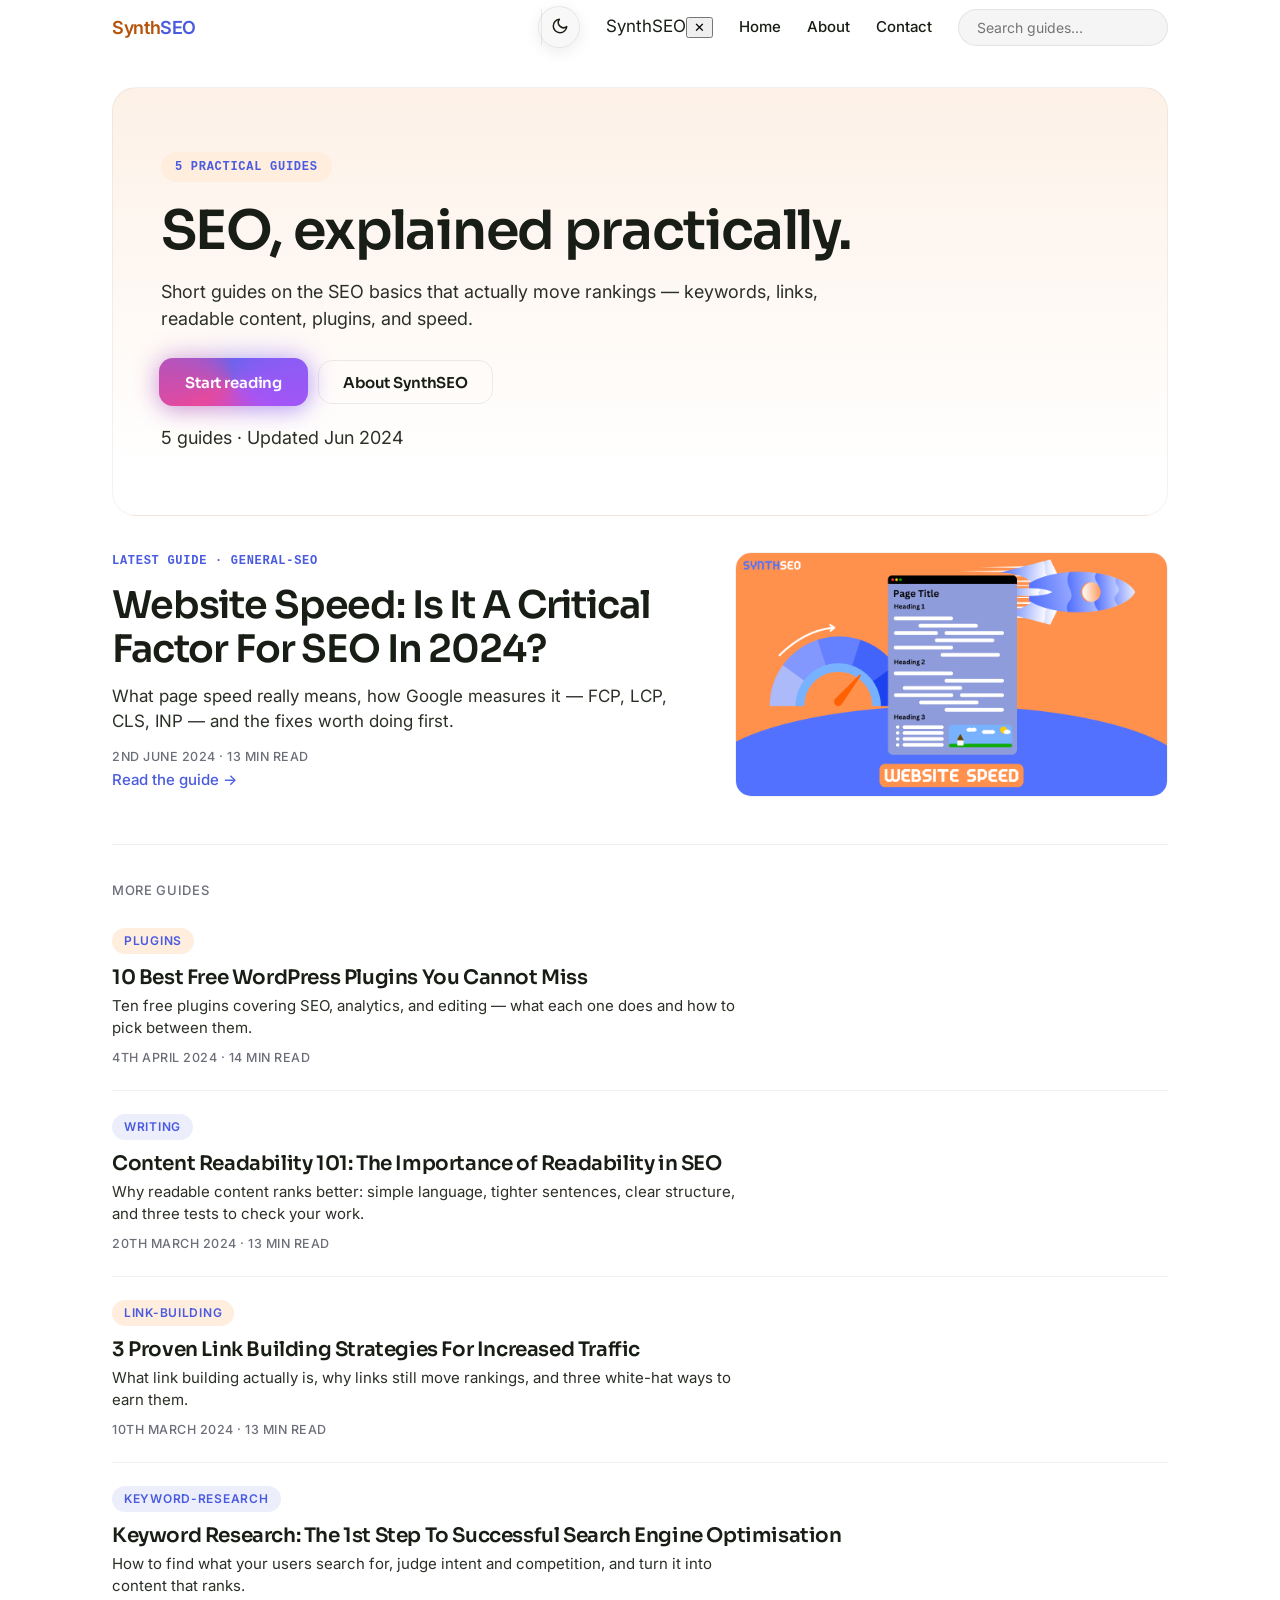
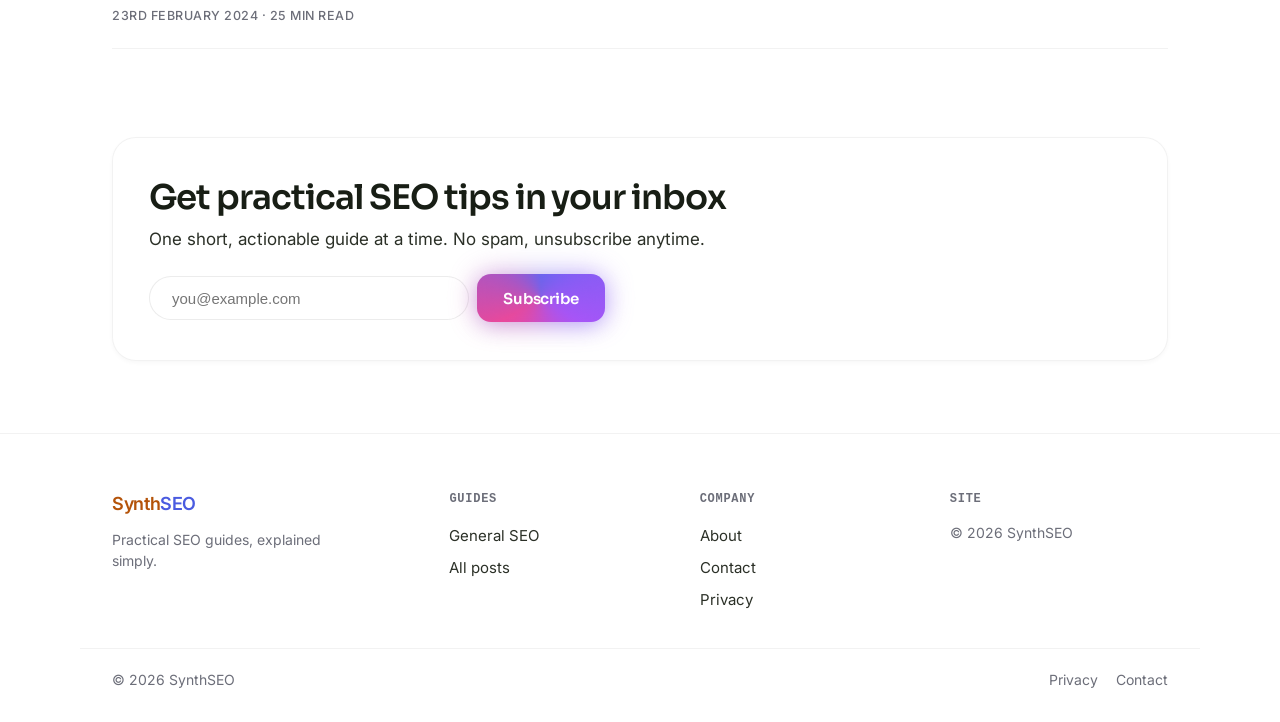
==== index.html @ 6551e1fb "fix: hamburger left, theme right on mobile" ====
<!doctype html><html lang="en"><head><meta charset="utf-8"><meta name="viewport" content="width=device-width,initial-scale=1"><title>SynthSEO — Practical SEO guides, explained simply.</title><meta name="description" content="Practical SEO guides: keyword research, link building, readability, plugins, site speed."><link rel="canonical" href="https://synthseo.online/"><meta property="og:title" content="SynthSEO — Practical SEO guides, explained simply."><meta property="og:description" content="Practical SEO guides: keyword research, link building, readability, plugins, site speed."><meta property="og:type" content="website"><link rel="icon" href="data:image/svg+xml,%3Csvg xmlns='http://www.w3.org/2000/svg' viewBox='0 0 64 64'%3E%3Crect width='64' height='64' rx='14' fill='%234A5BE0'/%3E%3Ctext x='30' y='44' font-family='Sora,Arial,sans-serif' font-size='36' font-weight='700' fill='white' text-anchor='middle'%3ES%3C/text%3E%3Ccircle cx='47' cy='17' r='7' fill='%23FF904C'/%3E%3C/svg%3E">
<meta name="theme-color" media="(prefers-color-scheme: light)" content="#ffffff">
<meta name="theme-color" media="(prefers-color-scheme: dark)" content="#0d0d0d">
<link rel="preconnect" href="https://fonts.googleapis.com"><link rel="preconnect" href="https://fonts.gstatic.com" crossorigin><link href="https://fonts.googleapis.com/css2?family=Inter:wght@400;500;600&family=Sora:wght@600;700&display=swap" rel="stylesheet"><script>(function(){var t=null;try{t=localStorage.getItem('synthseo-theme');}catch(e){}
if(!t&&window.matchMedia&&matchMedia('(prefers-color-scheme: dark)').matches)t='dark';
if(t==='dark')document.documentElement.setAttribute('data-theme','dark');})();</script><style>

















:root{--bg:#fff;--ink:#181E15;--body:#2b3027;--muted:#6C6E79;--brand:#FF904C;--brand-deep:#4A5BE0;--brand-tint:#FFEDDD;--hero-wash:#FDF1E7;--btn:#0d0d0d;--btn-ink:#fff;--brand-ink:#B45309;
--card:#fff;--bd:rgba(13,13,13,.05);--bd2:rgba(13,13,13,.08);--code:#f5f5f5;
--sh:rgba(0,0,0,.03) 0 2px 4px;--btnsh:rgba(0,0,0,.06) 0 1px 2px;--r:16px;--max:1120px;
--display:Sora,Inter,system-ui,sans-serif;--sans:Inter,system-ui,-apple-system,"Segoe UI",Roboto,sans-serif;
--mono:"Geist Mono",ui-monospace,SFMono-Regular,Menlo,Consolas,monospace}
[data-theme=dark]{--bg:#0d0d0d;--ink:#ededed;--body:#c9c9c9;--muted:#a0a0a0;--brand:#FF904C;--brand-deep:#8DA2FF;--brand-tint:rgba(255,144,76,.16);--hero-wash:rgba(255,144,76,.10);--btn:#f5f5f5;--btn-ink:#0d0d0d;--brand-ink:#FFB27A;
--card:#141414;--bd:rgba(255,255,255,.08);--bd2:rgba(255,255,255,.12);--code:#1a1a1a;
--sh:rgba(0,0,0,.4) 0 2px 4px}
*{box-sizing:border-box}html{scroll-behavior:smooth}
body{margin:0;background:var(--bg);color:var(--ink);
font:16px/1.5 var(--sans);-webkit-font-smoothing:antialiased}
a{color:var(--ink);text-decoration:none}a:hover{color:var(--brand-deep)}
h1,h2,h3{font-family:var(--display);letter-spacing:-.02em;line-height:1.15;font-weight:600}
.wrap{max-width:var(--max);margin:0 auto;padding:0 32px}
/* header */
header.top{position:sticky;top:0;z-index:50;background:rgba(255,255,255,.08);backdrop-filter:blur(20px);-webkit-backdrop-filter:blur(20px);
border-bottom:1px solid rgba(255,255,255,.15)}
.nav{max-width:var(--max);margin:0 auto;padding:6px 32px;display:flex;align-items:center;gap:26px}
.brand{font-weight:600;font-size:18px;letter-spacing:-.02em;color:var(--brand-ink);margin-right:auto}
.brand i{font-style:normal;color:var(--brand-deep)}
.nav a.nl{color:var(--ink);font-weight:500;font-size:15px}.nav a.nl:hover{color:var(--brand-deep);text-decoration:none}
.btn{display:inline-flex;align-items:center;justify-content:center;gap:8px;
font:600 15px/1 var(--display);letter-spacing:-.01em;
padding:12px 24px;min-height:44px;border-radius:14px;border:0;cursor:pointer;
color:#fff!important;background:linear-gradient(135deg,#4A5BE0,#6B7CFF);
box-shadow:0 1px 2px rgba(13,13,13,.08),0 6px 20px rgba(74,91,224,.25);
transition:transform .15s ease,box-shadow .15s ease,filter .15s ease;text-decoration:none}
.btn:hover{transform:translateY(-1px);filter:brightness(1.05);
box-shadow:0 2px 4px rgba(13,13,13,.1),0 10px 28px rgba(74,91,224,.32);
color:#fff!important;text-decoration:none}
.btn:active{transform:translateY(0)}
.btn:focus-visible{outline:2px solid var(--brand);outline-offset:3px}
.btn:disabled,.btn[aria-disabled="true"]{opacity:.5;cursor:not-allowed;transform:none}
.btn-sm{padding:9px 18px;min-height:36px;font-size:14px;border-radius:12px}
.btn-ghost{background:transparent;color:var(--ink)!important;border:1px solid var(--bd2);box-shadow:none}
.btn-ghost:hover{background:var(--code);box-shadow:none;filter:none}
[data-theme=dark] .btn{background:linear-gradient(135deg,#8DA2FF,#4A5BE0);
box-shadow:0 6px 20px rgba(74,91,224,.35)}
[data-theme=dark] .btn-ghost{background:transparent;color:var(--ink)!important}
.ctl{display:inline-flex;align-items:center;gap:2px;background:color-mix(in srgb,var(--code) 72%,transparent);border:1px solid var(--bd2);border-radius:9999px;padding:2px;backdrop-filter:blur(20px) saturate(180%);-webkit-backdrop-filter:blur(20px) saturate(180%);box-shadow:inset 0 1px 0 rgba(255,255,255,.22),0 4px 16px rgba(0,0,0,.08)}.ctl .ham,.ctl .iconbtn{background:transparent;border:0;box-shadow:none;border-radius:9999px;width:36px;height:36px;min-width:36px;min-height:36px}.ctl .ham{margin-left:0;order:0}.ctl #themebtn{border-left:1px solid var(--bd2);border-radius:0 9999px 9999px 0}
.iconbtn{background:var(--code);border:1px solid var(--bd2);border-radius:14px;width:44px;height:44px;flex:none;
cursor:pointer;font-size:16px;line-height:1;color:var(--ink)}
.searchbox{position:relative}
.searchbox input{background:var(--code);border:1px solid var(--bd2);border-radius:9999px;color:var(--ink);
padding:9px 18px;font:14px var(--sans);width:210px;outline:none}
.searchbox input:focus{border-color:var(--brand)}
.searchres{position:absolute;top:46px;right:0;width:320px;background:var(--card);border:1px solid var(--bd2);
border-radius:var(--r);box-shadow:var(--sh);overflow:hidden;display:none}
.searchres a{display:block;padding:12px 18px;color:var(--ink)}.searchres a:hover{background:var(--code);text-decoration:none;color:var(--ink)}
.searchres small{color:var(--muted);display:block;font-size:12px}
@media(max-width:480px){.searchres{max-width:calc(100vw - 48px)}}
/* hero: atmospheric wash panel */
.hero{padding:56px 44px;margin-top:32px;text-align:left;background:linear-gradient(180deg,var(--hero-wash),transparent 90%);
border:1px solid var(--bd);border-radius:24px}
.hero.slim{padding:40px 36px;margin-top:24px}
.hero-home{padding:64px 48px}
.hero-home .eyebrow{display:inline-block;font:600 12px/1.5 var(--mono);letter-spacing:.06em;
text-transform:uppercase;color:var(--brand-deep);background:var(--brand-tint);
border-radius:9999px;padding:6px 14px;margin-bottom:18px}
.hero-home h1{font-size:clamp(36px,5.2vw,56px);font-weight:700;letter-spacing:-.035em;margin:0 0 16px}
.hero-home p.sub{font-size:18px;max-width:60ch;margin:0 0 28px}
.hero-cta{display:flex;gap:12px;flex-wrap:wrap;margin-bottom:20px}
.hero-meta{font-size:13px;color:var(--muted);margin:0}
@media(max-width:640px){.hero-home{padding:40px 24px}.hero-cta .btn{flex:1 1 100%}}
.eyebrow{display:block;font:600 12px/1.5 var(--mono);letter-spacing:.06em;text-transform:uppercase;
color:var(--brand-deep);margin-bottom:14px}
.hero h1{font-size:clamp(34px,5vw,54px);margin:0 0 16px;letter-spacing:-.03em;font-weight:600}
.hero p{color:var(--body);font-size:18px;max-width:640px;margin:0}
.readmore{font-weight:500;font-size:15px;color:var(--brand-deep)}
/* editorial list (Explore): one featured post + compact secondary rows */
.feat-post{display:grid;grid-template-columns:1.15fr .85fr;gap:36px;align-items:center;
padding:36px 0 40px;border-bottom:1px solid var(--bd2)}
.feat-post h2{font-size:clamp(26px,3.6vw,38px);margin:10px 0 12px;letter-spacing:-.03em;font-weight:600}
.feat-post h2 a{color:var(--ink)}
.feat-post p{color:var(--body);font-size:17px;margin:0 0 12px;max-width:56ch}
.feat-post img{width:100%;border-radius:var(--r);border:1px solid var(--bd)}
.rows{padding:8px 0 64px}
.rows-head{font:500 13px/1.5 var(--sans);letter-spacing:.05em;text-transform:uppercase;
color:var(--muted);margin:0;padding:28px 0 4px}
.row{padding:22px 0;border-bottom:1px solid var(--bd)}
.row h2{font-size:20px;margin:4px 0 6px;font-weight:600}.row h2 a{color:var(--ink)}
.row p{color:var(--body);font-size:15px;margin:0 0 8px;max-width:70ch}
.rows .row:nth-of-type(even) .cat{color:#4A5BE0;background:rgba(74,91,224,.10)}
[data-theme=dark] .rows .row:nth-of-type(even) .cat{color:#8DA2FF;background:rgba(141,162,255,.14)}
.cat{display:inline-block;font-size:12px;font-weight:600;letter-spacing:.06em;text-transform:uppercase;
color:var(--brand-deep);background:var(--brand-tint);border-radius:9999px;padding:4px 12px;margin-bottom:8px}
.meta{font:500 12.5px/1.6 var(--sans);letter-spacing:.04em;text-transform:uppercase;color:var(--muted)}
/* post/prose/toc rules live on post pages only — trimmed from homepage (optimizer) */
/* subscribe */
.cta{border:1px solid var(--bd);border-radius:24px;box-shadow:var(--sh);padding:40px 36px;text-align:left;
margin:24px 0 72px;background:var(--card)}
.cta h2{font-size:clamp(24px,3.4vw,34px);margin:0 0 10px;letter-spacing:-.03em;font-weight:600}
.cta p{color:var(--body);margin:0 0 24px}
.cta form{display:flex;gap:10px;justify-content:flex-start;flex-wrap:wrap}
.cta input[type=email]{border:1px solid var(--bd2);border-radius:9999px;padding:12px 22px;font-size:15px;
width:min(320px,100%);background:var(--bg);color:var(--ink);outline:none}
.cta input[type=email]:focus{border-color:var(--brand)}
.cta .ok{display:none;color:var(--brand-deep);font-weight:600}
.site-footer{border-top:1px solid var(--bd);color:var(--muted);font-size:14px;margin-top:48px}
.foot-grid{display:grid;grid-template-columns:1.4fr 1fr 1fr 1fr;gap:32px;padding:56px 32px 32px}
.f-brand p{margin:12px 0 0;max-width:28ch}
.f-k{font:600 12px/1.5 var(--mono);letter-spacing:.06em;text-transform:uppercase;color:var(--muted);margin:0 0 12px}
.site-footer nav a{display:flex;align-items:center;min-height:32px;color:var(--body);font-size:15px}
.site-footer nav a:hover{color:var(--brand-deep)}
.site-footer nav a:focus-visible{outline:2px solid var(--brand);outline-offset:3px}
.foot-base{display:flex;gap:20px;flex-wrap:wrap;align-items:center;border-top:1px solid var(--bd);padding:20px 32px 32px}
.foot-base .sp{margin-left:auto;display:flex;gap:18px}
.foot-base a{color:var(--muted)}.foot-base a:hover{color:var(--brand-deep)}
@media(max-width:768px){.foot-grid{grid-template-columns:1fr 1fr;padding:40px 20px 24px}}
@media(max-width:480px){.foot-grid{grid-template-columns:1fr}}
@media(max-width:640px){.searchbox input{width:140px}.nav{gap:14px;padding:12px 16px}.wrap{padding:0 20px}.hero{padding:40px 24px}}
/* mobile: hamburger nav, single column, fluid media + type, 44px tap targets */
/* rollout-r: clean hamburger */
.ham{display:none;flex-direction:column;align-items:center;justify-content:center;gap:5px;background:transparent;border:0;border-radius:12px;width:36px;height:36px;min-width:36px;min-height:36px;color:var(--ink);cursor:pointer;-webkit-tap-highlight-color:transparent}.ham:active{transform:scale(.94)}
.ham span{display:block;width:18px;height:2px;border-radius:2px;background:currentColor;
transition:transform .25s ease,opacity .2s ease}
.ham[aria-expanded="true"] span:nth-child(1){transform:translateY(7px) rotate(45deg)}
.ham[aria-expanded="true"] span:nth-child(2){opacity:0}
.ham[aria-expanded="true"] span:nth-child(3){transform:translateY(-7px) rotate(-45deg)}
.ham:focus-visible{outline:2px solid var(--brand);outline-offset:3px}.ham,.mx,.menu a.nl,#themebtn{-webkit-tap-highlight-color:transparent;tap-highlight-color:transparent}@media(max-width:360px){.brand{font-size:15px;max-width:44vw;overflow:hidden;text-overflow:ellipsis;white-space:nowrap}}
@media(max-width:768px){.ctl .ham{display:inline-flex}}
img{max-width:100%;height:auto}
/* (.prose table/pre/img rules live on post pages only — trimmed) */
body{font-size:clamp(15px,.4vw + 14px,17px)}
@media(max-width:768px){
.nav{flex-wrap:wrap;gap:8px;padding:4px 10px;position:relative}
.ctl{display:inline-flex;margin-left:auto;order:2}.ctl .ham{display:inline-flex;align-items:center;justify-content:center}.nav .brand{order:0;margin:0;position:absolute;left:50%;top:50%;transform:translate(calc(-50% - 4px),-50%)}#themebtn{order:3;margin-left:auto}.ctl .ham{box-shadow:none}.ctl #themebtn{width:36px;height:36px;min-width:36px;min-height:36px;border-radius:9999px;background:transparent;border:0;box-shadow:none;backdrop-filter:none;-webkit-backdrop-filter:none}.ctl #themebtn{border-left:0}
.nav a.nl{display:none;width:100%;padding:12px 4px;min-height:44px;font-size:16px}
.nav .searchbox{display:none;width:100%;order:4}
.nav .searchbox input{width:100%;padding:6px 12px;font-size:14px}
.brand{font-size:16px}.nav.open a.nl,.nav.open .searchbox{display:block}
.feat-post{grid-template-columns:1fr;gap:20px;padding:28px 0 32px}
.hero{padding:40px 24px;margin-top:20px}
.hero h1{font-size:clamp(30px,8vw,42px)}
.hero p{font-size:clamp(16px,4.5vw,18px)}
/* (article.post/.prose mobile rules live on post pages only — trimmed) */
.btn{min-height:44px;display:inline-flex;align-items:center;justify-content:center}
.cta{padding:40px 20px}
.wrap{padding:0 20px}
}

/* (breadcrumbs/post-grid/share rules live on post pages only — trimmed from homepage) */

/* reader: readbar (live on homepage; author/keep/side-dock rules live on post pages only — trimmed) */
.readbar{position:absolute;bottom:0;left:0;right:0;height:3px;z-index:1;background:transparent}
.readbar i{display:block;height:100%;width:0;background:linear-gradient(90deg,var(--brand),var(--brand-deep))}
.menu{display:contents}html.nav-lock,html.nav-lock body{overflow:hidden}@media(max-width:768px){.menu{position:fixed;top:0;left:0;bottom:0;width:min(320px,86vw);z-index:70;display:flex;flex-direction:column;gap:4px;padding:16px 20px 32px;overflow-y:auto;background:rgba(255,255,255,.08);backdrop-filter:blur(20px);-webkit-backdrop-filter:blur(20px);border-right:1px solid rgba(255,255,255,.15);box-shadow:24px 0 64px rgba(0,0,0,.18);transform:translateX(-105%);transition:transform .3s cubic-bezier(.32,.72,.35,1)}.nav.open .menu{transform:none}.nav.open::after{content:"";position:fixed;inset:0;z-index:60;background:rgba(0,0,0,.45)}
header.top:has(.nav.open){backdrop-filter:none;-webkit-backdrop-filter:none;background:var(--bg)}.nav.open .ctl{visibility:hidden}.nav .menu a.nl{display:flex;align-items:center;justify-content:space-between;min-height:52px;width:auto;font-size:17px;padding:8px 12px;border-radius:12px}.nav .menu a.nl::after{content:"\203A";color:var(--muted);font-size:22px;line-height:1}.nav .menu a.nl:hover{background:var(--code);text-decoration:none}.nav .menu .searchbox{display:block;width:100%;order:0;margin-top:12px}.nav .menu .searchbox input{width:100%;background:rgba(255,255,255,.08);border:1px solid rgba(255,255,255,.15);backdrop-filter:blur(20px);-webkit-backdrop-filter:blur(20px)}.mhead{display:none}@media(max-width:768px){.mhead{display:flex;align-items:center;justify-content:space-between;margin-bottom:12px}}.mhead span{font:600 17px var(--display);color:var(--brand-ink)}.mhead .mx{width:44px;height:44px;border-radius:50%;background:transparent;border:0;color:var(--ink);font-size:18px;cursor:pointer}}
/* a11y: skip link, visible focus, TOC depth, reduced motion */
.skip{position:absolute;left:16px;top:-72px;z-index:100;background:var(--ink);color:var(--bg);padding:12px 20px;border-radius:10px;font-weight:600;text-decoration:none}
.skip:focus{top:12px;color:var(--bg);text-decoration:none}
.vh{position:absolute!important;width:1px;height:1px;margin:-1px;padding:0;overflow:hidden;clip:rect(0 0 0 0);white-space:nowrap;border:0}
a:focus-visible,button:focus-visible,input:focus-visible,summary:focus-visible,[tabindex]:focus-visible{outline:2px solid var(--brand);outline-offset:2px}
@media (prefers-reduced-motion:reduce){html{scroll-behavior:auto}*,*::before,*::after{transition:none!important;animation:none!important}}

















/* v2 animation pass (libs-research steps 1-4): pure CSS, 0KB libs, additive; smooth-scroll lib excluded per owner */
@media (prefers-reduced-motion:no-preference){
:root{--v2-ease:cubic-bezier(.2,.7,.2,1);--v2-fast:.18s;--v2-med:.3s}
.btn{transition:transform var(--v2-fast) var(--v2-ease),box-shadow var(--v2-fast) var(--v2-ease),filter var(--v2-fast) var(--v2-ease)}
.btn:active{transform:scale(.97)}
.btn-ghost:active{transform:scale(.97)}
.ham span{transition:transform var(--v2-med) var(--v2-ease),opacity .2s ease}
html.nav-lock,html.nav-lock body{overflow:hidden}
@media(max-width:768px){.nav .menu>*{transition:opacity var(--v2-med) var(--v2-ease),translate var(--v2-med) var(--v2-ease)}.nav:not(.open) .menu>*{opacity:0;translate:-12px 0}.nav.open .menu>*{opacity:1;translate:0 0}.nav.open .menu>:nth-child(1){transition-delay:.05s}.nav.open .menu>:nth-child(2){transition-delay:.09s}.nav.open .menu>:nth-child(3){transition-delay:.13s}.nav.open .menu>:nth-child(4){transition-delay:.17s}.nav.open .menu>:nth-child(5){transition-delay:.21s}.nav.open .menu>:nth-child(6){transition-delay:.25s}}
@keyframes v2rise{from{opacity:0;translate:0 24px}}
.hero>:nth-child(1){animation:v2rise .7s var(--v2-ease) both;animation-delay:.05s}.hero>:nth-child(2){animation:v2rise .7s var(--v2-ease) both;animation-delay:.15s}.hero>:nth-child(3){animation:v2rise .7s var(--v2-ease) both;animation-delay:.25s}.hero>:nth-child(4){animation:v2rise .7s var(--v2-ease) both;animation-delay:.35s}.hero>:nth-child(5){animation:v2rise .7s var(--v2-ease) both;animation-delay:.45s}
html.v2js .feat-post,html.v2js .rows .row,html.v2js .keep-card,html.v2js .cta,html.v2js .author{opacity:0;translate:0 24px;transition:opacity .7s var(--v2-ease),translate .7s var(--v2-ease)}
html.v2js .feat-post.in,html.v2js .rows .row.in,html.v2js .keep-card.in,html.v2js .cta.in,html.v2js .author.in{opacity:1;translate:0 0}
@keyframes v2foot{from{opacity:0;translate:0 16px}}
.site-footer{animation:v2foot .7s var(--v2-ease) both;animation-timeline:view();animation-range:entry 0% entry 40%}
@supports (animation-timeline:scroll()){.readbar i{width:100%!important;transform-origin:0 50%;transform:scaleX(0);animation:v2read linear both;animation-timeline:scroll()}@keyframes v2read{to{transform:scaleX(1)}}}
[data-theme=dark] .nav.open::after{background:rgba(0,0,0,.6)}
/* v2-mobile-calm
/* rollout-f: header/ scroll calm on phones */
@media(max-width:768px){/* rollout-j: header glass matches TOC-pill recipe */
/* rollout-k: pill + menu calm on phones */
/* rollout-l: frost richness on phones */
/* rollout-m: floating header pill on phones */
/* rollout-n: progress ring on phones */
/* rollout-o: ring specificity fix */
@media(max-width:768px){header.top{border:2px solid transparent!important;background:linear-gradient(rgba(255,255,255,.08),rgba(255,255,255,.08)) padding-box,conic-gradient(from 90deg,var(--brand),var(--brand-deep) calc(var(--p,0)*1%),rgba(255,255,255,.15) 0) border-box!important}}
@media(max-width:768px){.readbar{display:none!important}header.top{border:2px solid transparent!important;background:linear-gradient(rgba(255,255,255,.08),rgba(255,255,255,.08)) padding-box,conic-gradient(from 90deg,var(--brand),var(--brand-deep) calc(var(--p,0)*1%),rgba(255,255,255,.15) 0) border-box}}
@media(max-width:768px){header.top{top:12px;margin:0 12px;border-radius:22px;border:1px solid rgba(255,255,255,.15)!important;box-shadow:0 8px 32px rgba(0,0,0,.12);overflow:visible}}
@media(max-width:768px){header.top{backdrop-filter:blur(20px) saturate(1.6)!important;-webkit-backdrop-filter:blur(20px) saturate(1.6)!important}.ctl{backdrop-filter:blur(20px) saturate(1.6)!important;-webkit-backdrop-filter:blur(20px) saturate(1.6)!important}.menu{backdrop-filter:blur(20px) saturate(1.6)!important;-webkit-backdrop-filter:blur(20px) saturate(1.6)!important}}
@media(max-width:768px){.ctl{background:rgba(255,255,255,.08)!important;backdrop-filter:blur(20px)!important;-webkit-backdrop-filter:blur(20px)!important;border-color:rgba(255,255,255,.15)!important}.nav:not(.open) .menu>*,.nav .menu>*{transition:opacity .18s ease!important;translate:none!important}.nav.open .menu>:nth-child(n){transition-delay:0s!important}}
header.top{background:rgba(255,255,255,.08)!important;backdrop-filter:blur(20px)!important;-webkit-backdrop-filter:blur(20px)!important}.menu{background:rgba(255,255,255,.08)!important;backdrop-filter:blur(20px)!important;-webkit-backdrop-filter:blur(20px)!important}[data-theme=dark] .menu{background:rgba(13,13,13,.72)!important;border-right:1px solid var(--bd2)!important}@media(max-width:768px){.menu{background:rgba(255,255,255,.92)!important}}@media(max-width:768px){[data-theme=dark] .menu{background:rgba(20,20,20,.94)!important}}.readbar i{animation:none!important;transform:none!important}html{scroll-behavior:auto!important}} (rollout-e): static content on phones */
@media(max-width:768px){html.v2js .feat-post,html.v2js .rows .row,html.v2js .keep-card,html.v2js .cta,html.v2js .author{opacity:1!important;translate:none!important;transition:none!important}.site-footer{animation:none!important}.hero>:nth-child(n){animation-duration:.01s!important;animation-delay:0s!important}}
}/* v3 top-5 polish (libs-research Part 2 ranks 1-3): 0KB libs, additive; smooth-scroll lib excluded per owner */
@property --v3-a{syntax:'<angle>';inherits:false;initial-value:0deg}
@media (prefers-reduced-motion:no-preference) and (min-width:769px){
@view-transition{navigation:auto}
html{scroll-behavior:smooth}
.prose h2[id],.prose h3[id]{scroll-margin-top:84px}
.btn:not(.btn-ghost){position:relative;isolation:isolate}
.btn:not(.btn-ghost)::before{content:"";position:absolute;inset:-2px;z-index:-1;border-radius:inherit;background:conic-gradient(from var(--v3-a),#6366f1,#a855f7,#ec4899,#6366f1);animation:v3spin 3.5s linear infinite}
.btn:not(.btn-ghost)::after{content:"";position:absolute;inset:-2px;z-index:-1;border-radius:inherit;background:conic-gradient(from var(--v3-a),#6366f1,#a855f7,#ec4899,#6366f1);filter:blur(14px);opacity:.5;animation:v3spin 3.5s linear infinite}
.btn:not(.btn-ghost):hover::after{opacity:.9}
@keyframes v3spin{to{--v3-a:360deg}}
[data-theme=dark] .btn:not(.btn-ghost)::after{opacity:.65}
}/* rollout-q: slim mobile header to pill height */
@media(max-width:768px){.nav{padding:2px 10px!important;gap:10px!important}#topnav .ham{width:36px!important;height:36px!important;min-width:36px!important;min-height:36px!important}#themebtn{height:36px!important;min-height:36px!important;width:36px!important;min-width:36px!important}.brand{font-size:16px}}
/* rollout-u: chromeless mobile controls */
@media(max-width:768px){.nav .ctl{background:transparent!important;border:0!important;box-shadow:none!important;backdrop-filter:none!important;-webkit-backdrop-filter:none!important;padding:0!important;gap:6px!important}}
/* rollout-v: ham left, theme right on phones */
@media(max-width:768px){.nav .ctl{display:contents!important}#topnav .ham{order:1!important;margin:0!important}#themebtn{order:2!important;margin-left:auto!important}}
</style></head><body><a class="skip" href="#main">Skip to content</a><header class="top"><nav class="nav" id="topnav" aria-label="Primary"><a class="brand" href="/">Synth<i>SEO</i></a><span class="ctl" role="group" aria-label="Page controls"><button class="ham" onclick="__toggleNav()" aria-label="Open menu" aria-expanded="false" aria-controls="mmenu"><span></span><span></span><span></span></button><button class="iconbtn" id="themebtn" onclick="__toggleTheme()" aria-label="Switch to dark mode" aria-pressed="false"><svg width="18" height="18" viewBox="0 0 24 24" fill="none" stroke="currentColor" stroke-width="2" stroke-linecap="round" stroke-linejoin="round" aria-hidden="true"><path d="M21 12.8A9 9 0 1 1 11.2 3a7 7 0 0 0 9.8 9.8z"/></svg></button></span><div class="menu" id="mmenu"><div class="mhead"><span>SynthSEO</span><button class="mx" type="button" aria-label="Close menu" onclick="__closeNav(true)">✕</button></div><a class="nl" href="/">Home</a><a class="nl" href="/about/">About</a><a class="nl" href="/contact/">Contact</a><span class="searchbox" role="search"><label class="vh" for="q">Search guides</label><input id="q" type="search" placeholder="Search guides…" autocomplete="off" aria-controls="qres" aria-expanded="false"><span class="searchres" id="qres" role="listbox" aria-label="Search suggestions"></span></span></div></nav><div class="readbar" aria-hidden="true"><i id="readbarfill"></i></div></header><main class="wrap" id="main" tabindex="-1"><div class="hero hero-home"><span class="eyebrow">5 practical guides</span><h1>SEO, explained practically.</h1><p class="sub">Short guides on the SEO basics that actually move rankings — keywords, links, readable content, plugins, and speed.</p><div class="hero-cta"><a class="btn" href="/general-seo/website-speed-in-seo/">Start reading</a><a class="btn btn-ghost" href="/about/">About SynthSEO</a></div><p class="hero-meta">5 guides · Updated Jun 2024</p></div><article class="feat-post"><div><span class="eyebrow">Latest guide · general-seo</span><h2><a href="/general-seo/website-speed-in-seo/">Website Speed: Is It A Critical Factor For SEO In 2024?</a></h2><p>What page speed really means, how Google measures it — FCP, LCP, CLS, INP — and the fixes worth doing first.</p><div class="meta">2nd June 2024 · 13 min read</div><p><a class="readmore" href="/general-seo/website-speed-in-seo/">Read the guide →</a></p></div><a href="/general-seo/website-speed-in-seo/" tabindex="-1" aria-hidden="true"><img width="2240" height="1260" fetchpriority="high" loading="lazy" src="/uploads/2024/06/14.png" alt="Website Speed: Is It A Critical Factor For SEO In 2024?" onerror="this.style.display='none'"></a></article><div class="rows"><p class="rows-head">More guides</p><div class="row"><span class="cat">plugins</span><h2><a href="/plugins/best-free-wordpress-plugins/">10 Best Free WordPress Plugins You Cannot Miss</a></h2><p>Ten free plugins covering SEO, analytics, and editing — what each one does and how to pick between them.</p><div class="meta">4th April 2024 · 14 min read</div></div><div class="row"><span class="cat">writing</span><h2><a href="/writing/importance-of-readability-in-seo/">Content Readability 101: The Importance of Readability in SEO</a></h2><p>Why readable content ranks better: simple language, tighter sentences, clear structure, and three tests to check your work.</p><div class="meta">20th March 2024 · 13 min read</div></div><div class="row"><span class="cat">link-building</span><h2><a href="/link-building/proven-link-building-strategies/">3 Proven Link Building Strategies For Increased Traffic</a></h2><p>What link building actually is, why links still move rankings, and three white-hat ways to earn them.</p><div class="meta">10th March 2024 · 13 min read</div></div><div class="row"><span class="cat">keyword-research</span><h2><a href="/keyword-research/keyword-research-first-step/">Keyword Research: The 1st Step To Successful Search Engine Optimisation</a></h2><p>How to find what your users search for, judge intent and competition, and turn it into content that ranks.</p><div class="meta">23rd February 2024 · 25 min read</div></div></div><section class="cta" aria-labelledby="nl-h"><h2 id="nl-h">Get practical SEO tips in your inbox</h2><p>One short, actionable guide at a time. No spam, unsubscribe anytime.</p><form aria-label="Subscribe to SEO tips" onsubmit="return __subscribe(this)"><label class="vh" for="nl-email">Email address</label><input id="nl-email" name="email" type="email" required placeholder="you@example.com" autocomplete="email"><button class="btn" type="submit">Subscribe</button></form><p class="ok" role="status" aria-live="polite" tabindex="-1">You're on the list — welcome aboard!</p></section></main><footer class="site-footer"><div class="wrap foot-grid"><div class="f-brand"><a class="brand" href="/">Synth<i>SEO</i></a><p>Practical SEO guides, explained simply.</p></div><nav aria-label="Guides"><p class="f-k">Guides</p><a href="/general-seo/">General SEO</a><a href="/blogs/">All posts</a></nav><nav aria-label="Company"><p class="f-k">Company</p><a href="/about/">About</a><a href="/contact/">Contact</a><a href="/privacy/">Privacy</a></nav><div class="f-meta"><p class="f-k">Site</p><p>© 2026 SynthSEO</p></div></div><div class="wrap foot-base"><span>© 2026 SynthSEO</span><span class="sp"><a href="/privacy/">Privacy</a><a href="/contact/">Contact</a></span></div></footer><script>window.__POSTS=[{"t":"Website Speed: Is It A Critical Factor For SEO In 2024?","u":"/general-seo/website-speed-in-seo/","d":"What page speed really means, how Google measures it — FCP, LCP, CLS, INP — and the fixes worth doing first.","c":"general-seo","r":"13 min read"},{"t":"10 Best Free WordPress Plugins You Cannot Miss","u":"/plugins/best-free-wordpress-plugins/","d":"Ten free plugins covering SEO, analytics, and editing — what each one does and how to pick between them.","c":"plugins","r":"14 min read"},{"t":"Content Readability 101: The Importance of Readability in SEO","u":"/writing/importance-of-readability-in-seo/","d":"Why readable content ranks better: simple language, tighter sentences, clear structure, and three tests to check your work.","c":"writing","r":"13 min read"},{"t":"3 Proven Link Building Strategies For Increased Traffic","u":"/link-building/proven-link-building-strategies/","d":"What link building actually is, why links still move rankings, and three white-hat ways to earn them.","c":"link-building","r":"13 min read"},{"t":"Keyword Research: The 1st Step To Successful Search Engine Optimisation","u":"/keyword-research/keyword-research-first-step/","d":"How to find what your users search for, judge intent and competition, and turn it into content that ranks.","c":"keyword-research","r":"25 min read"}];</script><script>
(function(){var box=document.getElementById('q'),res=document.getElementById('qres');
if(!box)return;var idx=window.__POSTS||[];
function show(){res.style.display='block';box.setAttribute('aria-expanded','true');}
function hide(){res.style.display='none';box.setAttribute('aria-expanded','false');}
function go(){var s=box.value.trim().toLowerCase();
if(s.length<2){hide();return;}
var hits=idx.filter(function(p){return (p.t+' '+p.d+' '+(p.c||'')).toLowerCase().indexOf(s)>-1;}).slice(0,6);
if(!hits.length){res.innerHTML='<span style="display:block;padding:12px 18px"><small>No results</small></span>';show();return;}
res.innerHTML=hits.map(function(p){return '<a role="option" href="'+p.u+'">'+p.t+'<small>'+p.c+' · '+p.r+'</small></a>';}).join('');
show();}
box.addEventListener('input',go);box.addEventListener('focus',go);
box.addEventListener('keydown',function(e){if(e.key==='Escape'){hide();box.blur();}else if(e.key==='Enter'){var a=res.querySelector('a');if(a){window.location.href=a.getAttribute('href');}}else if(e.key==='ArrowDown'||e.key==='ArrowUp'){var l=res.querySelectorAll('a');if(!l.length)return;e.preventDefault();var i=-1;for(var k=0;k<l.length;k++){if(l[k]===document.activeElement)i=k;}if(e.key==='ArrowDown'){i=(i+1)%l.length;}else{i=(i-1+l.length)%l.length;}l[i].focus();}});
document.addEventListener('click',function(e){if(!res.contains(e.target)&&e.target!==box)hide();});})();</script><script>
(function(){var MOON="<svg width=\"18\" height=\"18\" viewBox=\"0 0 24 24\" fill=\"none\" stroke=\"currentColor\" stroke-width=\"2\" stroke-linecap=\"round\" stroke-linejoin=\"round\" aria-hidden=\"true\"><path d=\"M21 12.8A9 9 0 1 1 11.2 3a7 7 0 0 0 9.8 9.8z\"/></svg>",SUN="<svg width=\"18\" height=\"18\" viewBox=\"0 0 24 24\" fill=\"none\" stroke=\"currentColor\" stroke-width=\"2\" stroke-linecap=\"round\" stroke-linejoin=\"round\" aria-hidden=\"true\"><circle cx=\"12\" cy=\"12\" r=\"4\"/><path d=\"M12 2v2m0 16v2M4.9 4.9l1.4 1.4m11.4 11.4 1.4 1.4M2 12h2m16 0h2M4.9 19.1l1.4-1.4m11.4-11.4 1.4-1.4\"/></svg>";
function paint(){var b=document.getElementById('themebtn');if(!b)return;
var dark=document.documentElement.getAttribute('data-theme')==='dark';
b.innerHTML=dark?SUN:MOON;
b.setAttribute('aria-pressed',dark?'true':'false');
b.setAttribute('aria-label',dark?'Switch to light mode':'Switch to dark mode');}
paint();
window.__toggleTheme=function(){var el=document.documentElement;
var next=el.getAttribute('data-theme')==='dark'?'light':'dark';
if(next==='light')el.removeAttribute('data-theme');else el.setAttribute('data-theme',next);
try{localStorage.setItem('synthseo-theme',next);}catch(e){}
paint();};})();</script><script>(function(){function ham(){return document.querySelector('#topnav .ham');}
window.__toggleNav=function(){var n=document.getElementById('topnav');if(!n)return;
var open=n.classList.toggle('open');document.documentElement.classList.toggle('nav-lock',open);var b=ham();
if(b){b.setAttribute('aria-expanded',open?'true':'false');b.setAttribute('aria-label',open?'Close menu':'Open menu');}if(open){var m=document.querySelector('#mmenu .mx');if(m){try{m.focus();}catch(e){}}}};
window.__closeNav=function(refocus){var n=document.getElementById('topnav');if(!n||!n.classList.contains('open'))return;n.classList.remove('open');document.documentElement.classList.remove('nav-lock');var b=ham();if(b){b.setAttribute('aria-expanded','false');b.setAttribute('aria-label','Open menu');if(refocus===true){try{b.focus();}catch(e){}}}};
document.addEventListener('click',function(e){var n=document.getElementById('topnav');if(!n||!n.classList.contains('open'))return;if(e.target===n||!n.contains(e.target)){window.__closeNav();}});
document.addEventListener('keydown',function(e){if(e.key==='Escape'){if(e.target&&e.target.id==='q')return;var n=document.getElementById('topnav');if(n&&n.classList.contains('open')){window.__closeNav(true);}}});
var m=document.getElementById('mmenu');if(m){m.addEventListener('click',function(e){var a=e.target&&e.target.closest?e.target.closest('a'):null;if(a)window.__closeNav();});}
var mx=document.querySelector('#mmenu .mx');if(mx){mx.addEventListener('keydown',function(e){if(e.key==='Escape'){window.__closeNav(true);}});}
var t=document.querySelector('details.toc-card');if(t&&window.innerWidth<901)t.removeAttribute('open');})();</script><script>(function(){window.__subscribe=function(f){f.style.display='none';var ok=f.nextElementSibling;ok.style.display='block';try{ok.focus();}catch(e){}return false;};})();</script><script>(function(){var f=document.getElementById('readbarfill');if(!f)return;function u(){var h=document.documentElement;var m=h.scrollHeight-h.clientHeight;var pc=(m>0?(h.scrollTop/m*100):0);f.style.width=pc+'%';var hb=document.querySelector('header.top');if(hb){try{hb.style.setProperty('--p',pc.toFixed(1));}catch(e){}};}window.addEventListener('scroll',u,{passive:true});u();})();</script><script>(function(){var d=document.documentElement;d.classList.add('v2js');var els=document.querySelectorAll('.feat-post,.rows .row,.keep-card,.cta,.author');if(!('IntersectionObserver' in window)){for(var a=0;a<els.length;a++){els[a].classList.add('in');}return;}var o=new IntersectionObserver(function(es){for(var j=0;j<es.length;j++){if(es[j].isIntersecting){es[j].target.classList.add('in');o.unobserve(es[j].target);}}},{threshold:.12,rootMargin:'0px 0px -8% 0px'});for(var k=0;k<els.length;k++){els[k].style.transitionDelay=((k%4)*60)+'ms';o.observe(els[k]);}})();</script></body></html>
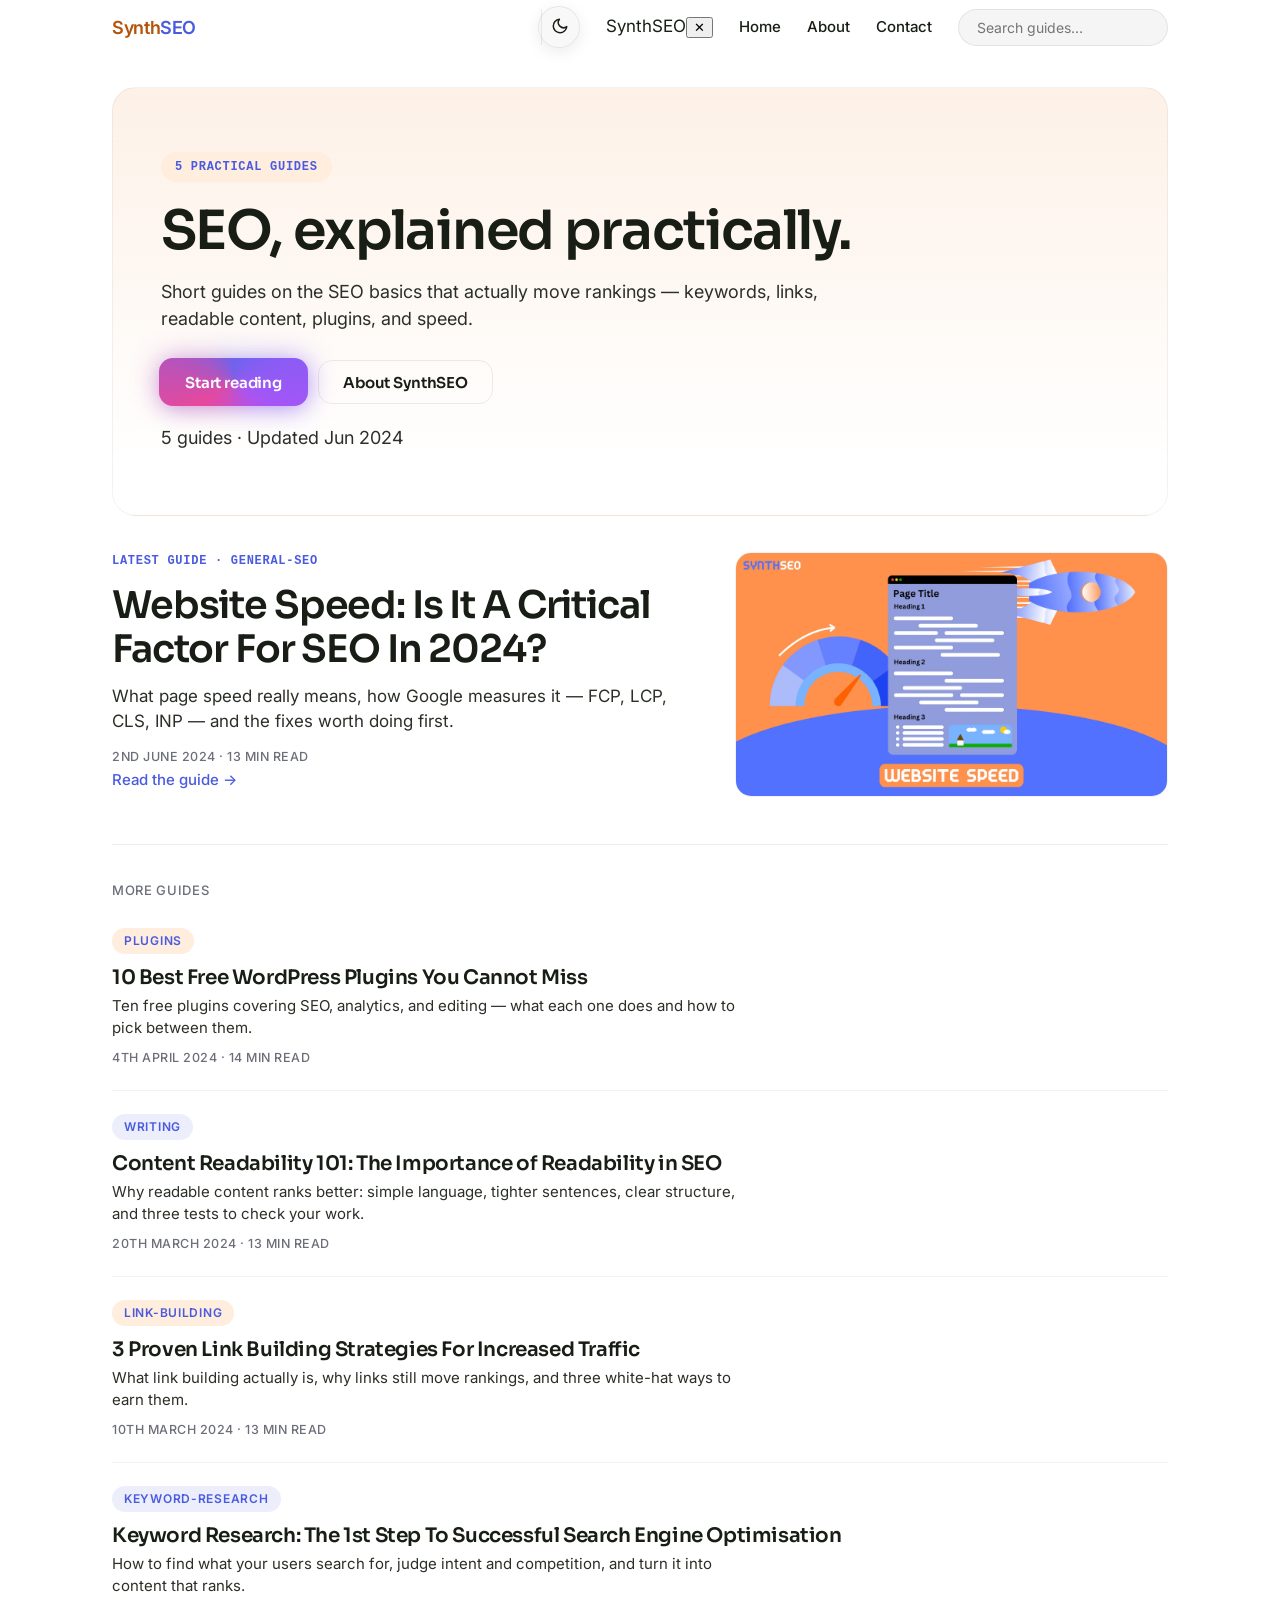
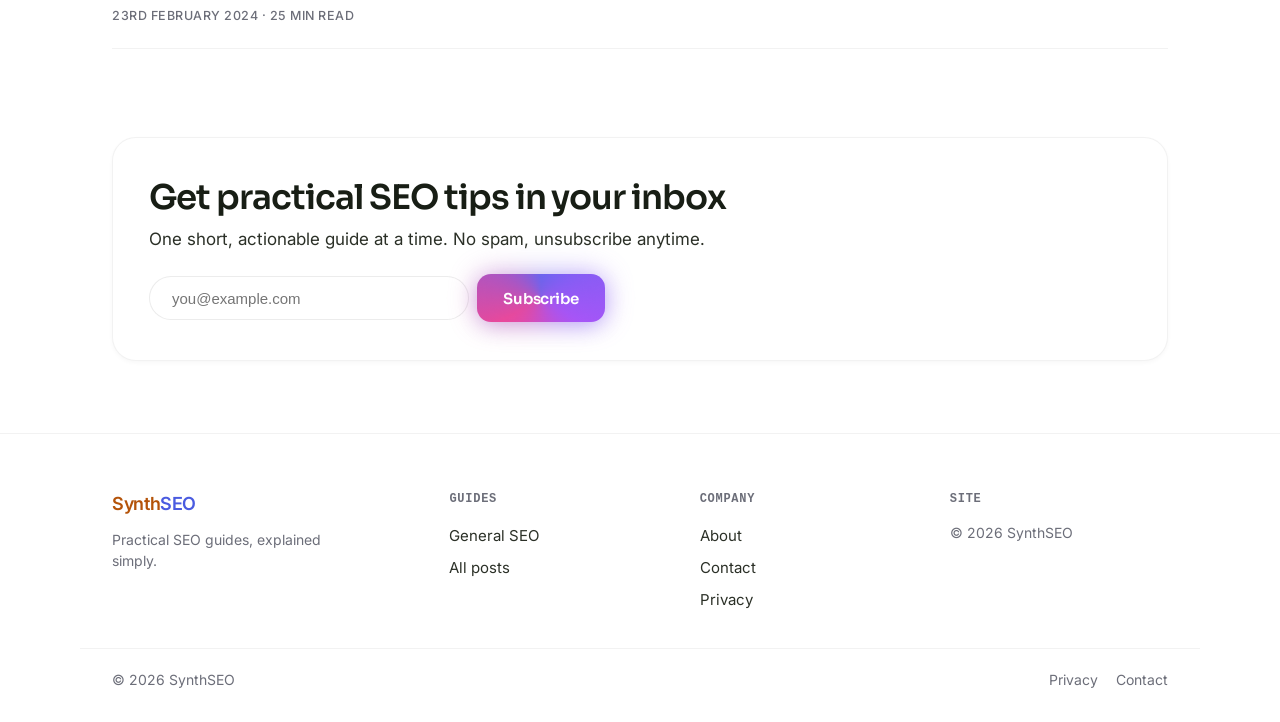
==== commit efcdf121: "Quiet Motion design refresh: motion pilot + propagation, copy-confirm, search nav, related guides, a" ====
--- a/index.html
+++ b/index.html
@@ -69,7 +69,7 @@
 .searchbox input:focus{border-color:var(--brand)}
 .searchres{position:absolute;top:46px;right:0;width:320px;background:var(--card);border:1px solid var(--bd2);
 border-radius:var(--r);box-shadow:var(--sh);overflow:hidden;display:none}
-.searchres a{display:block;padding:12px 18px;color:var(--ink)}.searchres a:hover{background:var(--code);text-decoration:none;color:var(--ink)}
+.searchres a{display:block;padding:12px 18px;color:var(--ink)}.searchres a:hover,.searchres a.act{background:var(--code);text-decoration:none;color:var(--ink)}
 .searchres small{color:var(--muted);display:block;font-size:12px}
 @media(max-width:480px){.searchres{max-width:calc(100vw - 48px)}}
 /* hero: atmospheric wash panel */
@@ -215,10 +215,8 @@
 /* rollout-k: pill + menu calm on phones */
 /* rollout-l: frost richness on phones */
 /* rollout-m: floating header pill on phones */
-/* rollout-n: progress ring on phones */
-/* rollout-o: ring specificity fix */
-@media(max-width:768px){header.top{border:2px solid transparent!important;background:linear-gradient(rgba(255,255,255,.08),rgba(255,255,255,.08)) padding-box,conic-gradient(from 90deg,var(--brand),var(--brand-deep) calc(var(--p,0)*1%),rgba(255,255,255,.15) 0) border-box!important}}
-@media(max-width:768px){.readbar{display:none!important}header.top{border:2px solid transparent!important;background:linear-gradient(rgba(255,255,255,.08),rgba(255,255,255,.08)) padding-box,conic-gradient(from 90deg,var(--brand),var(--brand-deep) calc(var(--p,0)*1%),rgba(255,255,255,.15) 0) border-box}}
+
+
 @media(max-width:768px){header.top{top:12px;margin:0 12px;border-radius:22px;border:1px solid rgba(255,255,255,.15)!important;box-shadow:0 8px 32px rgba(0,0,0,.12);overflow:visible}}
 @media(max-width:768px){header.top{backdrop-filter:blur(20px) saturate(1.6)!important;-webkit-backdrop-filter:blur(20px) saturate(1.6)!important}.ctl{backdrop-filter:blur(20px) saturate(1.6)!important;-webkit-backdrop-filter:blur(20px) saturate(1.6)!important}.menu{backdrop-filter:blur(20px) saturate(1.6)!important;-webkit-backdrop-filter:blur(20px) saturate(1.6)!important}}
 @media(max-width:768px){.ctl{background:rgba(255,255,255,.08)!important;backdrop-filter:blur(20px)!important;-webkit-backdrop-filter:blur(20px)!important;border-color:rgba(255,255,255,.15)!important}.nav:not(.open) .menu>*,.nav .menu>*{transition:opacity .18s ease!important;translate:none!important}.nav.open .menu>:nth-child(n){transition-delay:0s!important}}
@@ -242,19 +240,44 @@
 @media(max-width:768px){.nav .ctl{background:transparent!important;border:0!important;box-shadow:none!important;backdrop-filter:none!important;-webkit-backdrop-filter:none!important;padding:0!important;gap:6px!important}}
 /* rollout-v: ham left, theme right on phones */
 @media(max-width:768px){.nav .ctl{display:contents!important}#topnav .ham{order:1!important;margin:0!important}#themebtn{order:2!important;margin-left:auto!important}}
-</style></head><body><a class="skip" href="#main">Skip to content</a><header class="top"><nav class="nav" id="topnav" aria-label="Primary"><a class="brand" href="/">Synth<i>SEO</i></a><span class="ctl" role="group" aria-label="Page controls"><button class="ham" onclick="__toggleNav()" aria-label="Open menu" aria-expanded="false" aria-controls="mmenu"><span></span><span></span><span></span></button><button class="iconbtn" id="themebtn" onclick="__toggleTheme()" aria-label="Switch to dark mode" aria-pressed="false"><svg width="18" height="18" viewBox="0 0 24 24" fill="none" stroke="currentColor" stroke-width="2" stroke-linecap="round" stroke-linejoin="round" aria-hidden="true"><path d="M21 12.8A9 9 0 1 1 11.2 3a7 7 0 0 0 9.8 9.8z"/></svg></button></span><div class="menu" id="mmenu"><div class="mhead"><span>SynthSEO</span><button class="mx" type="button" aria-label="Close menu" onclick="__closeNav(true)">✕</button></div><a class="nl" href="/">Home</a><a class="nl" href="/about/">About</a><a class="nl" href="/contact/">Contact</a><span class="searchbox" role="search"><label class="vh" for="q">Search guides</label><input id="q" type="search" placeholder="Search guides…" autocomplete="off" aria-controls="qres" aria-expanded="false"><span class="searchres" id="qres" role="listbox" aria-label="Search suggestions"></span></span></div></nav><div class="readbar" aria-hidden="true"><i id="readbarfill"></i></div></header><main class="wrap" id="main" tabindex="-1"><div class="hero hero-home"><span class="eyebrow">5 practical guides</span><h1>SEO, explained practically.</h1><p class="sub">Short guides on the SEO basics that actually move rankings — keywords, links, readable content, plugins, and speed.</p><div class="hero-cta"><a class="btn" href="/general-seo/website-speed-in-seo/">Start reading</a><a class="btn btn-ghost" href="/about/">About SynthSEO</a></div><p class="hero-meta">5 guides · Updated Jun 2024</p></div><article class="feat-post"><div><span class="eyebrow">Latest guide · general-seo</span><h2><a href="/general-seo/website-speed-in-seo/">Website Speed: Is It A Critical Factor For SEO In 2024?</a></h2><p>What page speed really means, how Google measures it — FCP, LCP, CLS, INP — and the fixes worth doing first.</p><div class="meta">2nd June 2024 · 13 min read</div><p><a class="readmore" href="/general-seo/website-speed-in-seo/">Read the guide →</a></p></div><a href="/general-seo/website-speed-in-seo/" tabindex="-1" aria-hidden="true"><img width="2240" height="1260" fetchpriority="high" loading="lazy" src="/uploads/2024/06/14.png" alt="Website Speed: Is It A Critical Factor For SEO In 2024?" onerror="this.style.display='none'"></a></article><div class="rows"><p class="rows-head">More guides</p><div class="row"><span class="cat">plugins</span><h2><a href="/plugins/best-free-wordpress-plugins/">10 Best Free WordPress Plugins You Cannot Miss</a></h2><p>Ten free plugins covering SEO, analytics, and editing — what each one does and how to pick between them.</p><div class="meta">4th April 2024 · 14 min read</div></div><div class="row"><span class="cat">writing</span><h2><a href="/writing/importance-of-readability-in-seo/">Content Readability 101: The Importance of Readability in SEO</a></h2><p>Why readable content ranks better: simple language, tighter sentences, clear structure, and three tests to check your work.</p><div class="meta">20th March 2024 · 13 min read</div></div><div class="row"><span class="cat">link-building</span><h2><a href="/link-building/proven-link-building-strategies/">3 Proven Link Building Strategies For Increased Traffic</a></h2><p>What link building actually is, why links still move rankings, and three white-hat ways to earn them.</p><div class="meta">10th March 2024 · 13 min read</div></div><div class="row"><span class="cat">keyword-research</span><h2><a href="/keyword-research/keyword-research-first-step/">Keyword Research: The 1st Step To Successful Search Engine Optimisation</a></h2><p>How to find what your users search for, judge intent and competition, and turn it into content that ranks.</p><div class="meta">23rd February 2024 · 25 min read</div></div></div><section class="cta" aria-labelledby="nl-h"><h2 id="nl-h">Get practical SEO tips in your inbox</h2><p>One short, actionable guide at a time. No spam, unsubscribe anytime.</p><form aria-label="Subscribe to SEO tips" onsubmit="return __subscribe(this)"><label class="vh" for="nl-email">Email address</label><input id="nl-email" name="email" type="email" required placeholder="you@example.com" autocomplete="email"><button class="btn" type="submit">Subscribe</button></form><p class="ok" role="status" aria-live="polite" tabindex="-1">You're on the list — welcome aboard!</p></section></main><footer class="site-footer"><div class="wrap foot-grid"><div class="f-brand"><a class="brand" href="/">Synth<i>SEO</i></a><p>Practical SEO guides, explained simply.</p></div><nav aria-label="Guides"><p class="f-k">Guides</p><a href="/general-seo/">General SEO</a><a href="/blogs/">All posts</a></nav><nav aria-label="Company"><p class="f-k">Company</p><a href="/about/">About</a><a href="/contact/">Contact</a><a href="/privacy/">Privacy</a></nav><div class="f-meta"><p class="f-k">Site</p><p>© 2026 SynthSEO</p></div></div><div class="wrap foot-base"><span>© 2026 SynthSEO</span><span class="sp"><a href="/privacy/">Privacy</a><a href="/contact/">Contact</a></span></div></footer><script>window.__POSTS=[{"t":"Website Speed: Is It A Critical Factor For SEO In 2024?","u":"/general-seo/website-speed-in-seo/","d":"What page speed really means, how Google measures it — FCP, LCP, CLS, INP — and the fixes worth doing first.","c":"general-seo","r":"13 min read"},{"t":"10 Best Free WordPress Plugins You Cannot Miss","u":"/plugins/best-free-wordpress-plugins/","d":"Ten free plugins covering SEO, analytics, and editing — what each one does and how to pick between them.","c":"plugins","r":"14 min read"},{"t":"Content Readability 101: The Importance of Readability in SEO","u":"/writing/importance-of-readability-in-seo/","d":"Why readable content ranks better: simple language, tighter sentences, clear structure, and three tests to check your work.","c":"writing","r":"13 min read"},{"t":"3 Proven Link Building Strategies For Increased Traffic","u":"/link-building/proven-link-building-strategies/","d":"What link building actually is, why links still move rankings, and three white-hat ways to earn them.","c":"link-building","r":"13 min read"},{"t":"Keyword Research: The 1st Step To Successful Search Engine Optimisation","u":"/keyword-research/keyword-research-first-step/","d":"How to find what your users search for, judge intent and competition, and turn it into content that ranks.","c":"keyword-research","r":"25 min read"}];</script><script>
+/* rollout-w: drawer interior rebuild */
+@media(max-width:768px){.nav.open .brand{visibility:hidden!important}.nav.open .menu>*{flex:none!important}.nav.open .menu .mhead{display:flex!important;align-items:center!important;justify-content:space-between!important;width:100%!important;min-height:44px!important}.nav.open .menu a.nl{width:100%!important}.nav.open .menu .searchbox{display:block!important;width:100%!important;margin:12px 0 4px!important}.nav.open .menu .searchbox input{width:100%!important}}
+/* rollout-x: drawer escapes header containing block when open */
+header.top:has(.nav.open){backdrop-filter:none!important;-webkit-backdrop-filter:none!important}
+
+/* rollout-ab: no readbar line anywhere */
+.readbar{display:none!important}
+:root{--mf:180ms;--mm:300ms;--ms:700ms;--me:cubic-bezier(.2,.7,.2,1);--mr:24px}
+@keyframes qm-rise{from{opacity:0;translate:0 var(--mr)}}
+html.qm .rv{opacity:0;translate:0 var(--mr);transition:opacity var(--ms) var(--me),translate var(--ms) var(--me)}
+html.qm .rv.in{opacity:1;translate:0 0}
+@supports (animation-timeline:view()){html.qm .rv{animation:qm-rise var(--ms) var(--me) both;animation-timeline:view();animation-range:entry}}
+html.qm .rows .row,html.qm .feat-post,html.qm .keep-card{transition:opacity var(--ms) var(--me),translate var(--ms) var(--me),transform var(--mf)}
+@media(hover:hover){html.qm .rows .row:hover,html.qm .feat-post:hover,html.qm .keep-card:hover{transform:translateY(-2px);border-color:var(--brand-deep)}}
+.hero>:nth-child(2){animation-delay:.06s}.hero>:nth-child(3){animation-delay:.12s}.hero>:nth-child(4){animation-delay:.18s}.hero>:nth-child(5){animation-delay:.24s}
+.row h2 a,.keep-card h3 a,.readmore{background:linear-gradient(currentColor,currentColor) 0 100%/0% 1px no-repeat;transition:background-size var(--mf) var(--me)}
+.row h2 a:hover,.keep-card h3 a:hover,.readmore:hover{background-size:100% 1px}
+#themebtn svg{transition:rotate var(--mm) var(--me)}@media(hover:hover){#themebtn:hover svg{rotate:40deg}}
+.searchres a{transition:translate var(--mf) var(--me)}.searchres a:hover,.searchres a.act{translate:2px 0}
+@media(min-width:769px){header.top.is-scrolled{backdrop-filter:blur(28px) saturate(1.6);-webkit-backdrop-filter:blur(28px) saturate(1.6)}}
+@media(prefers-reduced-motion:reduce){
+.rv{opacity:1!important;translate:none!important;animation:none!important;transition:none!important}.hero>*{animation:none!important;transition:none!important}
+.rows .row:hover,.feat-post:hover,.keep-card:hover{transform:none!important}
+#themebtn svg{rotate:none!important}}
+</style></head><body><a class="skip" href="#main">Skip to content</a><header class="top"><nav class="nav" id="topnav" aria-label="Primary"><a class="brand" href="/">Synth<i>SEO</i></a><span class="ctl" role="group" aria-label="Page controls"><button class="ham" onclick="__toggleNav()" aria-label="Open menu" aria-expanded="false" aria-controls="mmenu"><span></span><span></span><span></span></button><button class="iconbtn" id="themebtn" onclick="__toggleTheme()" aria-label="Switch to dark mode" aria-pressed="false"><svg width="18" height="18" viewBox="0 0 24 24" fill="none" stroke="currentColor" stroke-width="2" stroke-linecap="round" stroke-linejoin="round" aria-hidden="true"><path d="M21 12.8A9 9 0 1 1 11.2 3a7 7 0 0 0 9.8 9.8z"/></svg></button></span><div class="menu" id="mmenu"><div class="mhead"><span>SynthSEO</span><button class="mx" type="button" aria-label="Close menu" onclick="__closeNav(true)">✕</button></div><a class="nl" href="/">Home</a><a class="nl" href="/about/">About</a><a class="nl" href="/contact/">Contact</a><span class="searchbox" role="search"><label class="vh" for="q">Search guides</label><input id="q" type="search" placeholder="Search guides…" autocomplete="off" aria-controls="qres" aria-expanded="false" role="combobox" aria-autocomplete="list" aria-haspopup="listbox"><span class="searchres" id="qres" role="listbox" aria-label="Search suggestions"></span></span></div></nav><div class="readbar" aria-hidden="true"><i id="readbarfill"></i></div></header><main class="wrap" id="main" tabindex="-1"><div class="hero hero-home"><span class="eyebrow rv">5 practical guides</span><h1 class="rv">SEO, explained practically.</h1><p class="sub rv">Short guides on the SEO basics that actually move rankings — keywords, links, readable content, plugins, and speed.</p><div class="hero-cta rv"><a class="btn" href="/general-seo/website-speed-in-seo/">Start reading</a><a class="btn btn-ghost" href="/about/">About SynthSEO</a></div><p class="hero-meta rv">5 guides · Updated Jun 2024</p></div><article class="feat-post rv"><div><span class="eyebrow">Latest guide · general-seo</span><h2><a href="/general-seo/website-speed-in-seo/">Website Speed: Is It A Critical Factor For SEO In 2024?</a></h2><p>What page speed really means, how Google measures it — FCP, LCP, CLS, INP — and the fixes worth doing first.</p><div class="meta">2nd June 2024 · 13 min read</div><p><a class="readmore" href="/general-seo/website-speed-in-seo/">Read the guide →</a></p></div><a href="/general-seo/website-speed-in-seo/" tabindex="-1" aria-hidden="true"><picture><source srcset="/uploads/2024/06/14.webp" type="image/webp"><img width="2240" height="1260" fetchpriority="high" loading="eager" src="/uploads/2024/06/14.png" alt="Website Speed: Is It A Critical Factor For SEO In 2024?" onerror="this.style.display='none'"></picture></a></article><div class="rows"><p class="rows-head">More guides</p><div class="row rv"><span class="cat">plugins</span><h2><a href="/plugins/best-free-wordpress-plugins/">10 Best Free WordPress Plugins You Cannot Miss</a></h2><p>Ten free plugins covering SEO, analytics, and editing — what each one does and how to pick between them.</p><div class="meta">4th April 2024 · 14 min read</div></div><div class="row rv"><span class="cat">writing</span><h2><a href="/writing/importance-of-readability-in-seo/">Content Readability 101: The Importance of Readability in SEO</a></h2><p>Why readable content ranks better: simple language, tighter sentences, clear structure, and three tests to check your work.</p><div class="meta">20th March 2024 · 13 min read</div></div><div class="row rv"><span class="cat">link-building</span><h2><a href="/link-building/proven-link-building-strategies/">3 Proven Link Building Strategies For Increased Traffic</a></h2><p>What link building actually is, why links still move rankings, and three white-hat ways to earn them.</p><div class="meta">10th March 2024 · 13 min read</div></div><div class="row rv"><span class="cat">keyword-research</span><h2><a href="/keyword-research/keyword-research-first-step/">Keyword Research: The 1st Step To Successful Search Engine Optimisation</a></h2><p>How to find what your users search for, judge intent and competition, and turn it into content that ranks.</p><div class="meta">23rd February 2024 · 25 min read</div></div></div><section class="cta rv" aria-labelledby="nl-h"><h2 id="nl-h">Get practical SEO tips in your inbox</h2><p>One short, actionable guide at a time. No spam, unsubscribe anytime.</p><form aria-label="Subscribe to SEO tips" onsubmit="return __subscribe(this)"><label class="vh" for="nl-email">Email address</label><input id="nl-email" name="email" type="email" required placeholder="you@example.com" autocomplete="email"><button class="btn" type="submit">Subscribe</button></form><p class="ok" role="status" aria-live="polite" tabindex="-1">You're on the list — welcome aboard!</p></section></main><footer class="site-footer"><div class="wrap foot-grid"><div class="f-brand"><a class="brand" href="/">Synth<i>SEO</i></a><p>Practical SEO guides, explained simply.</p></div><nav aria-label="Guides"><p class="f-k">Guides</p><a href="/general-seo/">General SEO</a><a href="/blogs/">All posts</a></nav><nav aria-label="Company"><p class="f-k">Company</p><a href="/about/">About</a><a href="/contact/">Contact</a><a href="/privacy/">Privacy</a></nav><div class="f-meta"><p class="f-k">Site</p><p>© 2026 SynthSEO</p></div></div><div class="wrap foot-base"><span>© 2026 SynthSEO</span><span class="sp"><a href="/privacy/">Privacy</a><a href="/contact/">Contact</a></span></div></footer><script>window.__POSTS=[{"t":"Website Speed: Is It A Critical Factor For SEO In 2024?","u":"/general-seo/website-speed-in-seo/","d":"What page speed really means, how Google measures it — FCP, LCP, CLS, INP — and the fixes worth doing first.","c":"general-seo","r":"13 min read"},{"t":"10 Best Free WordPress Plugins You Cannot Miss","u":"/plugins/best-free-wordpress-plugins/","d":"Ten free plugins covering SEO, analytics, and editing — what each one does and how to pick between them.","c":"plugins","r":"14 min read"},{"t":"Content Readability 101: The Importance of Readability in SEO","u":"/writing/importance-of-readability-in-seo/","d":"Why readable content ranks better: simple language, tighter sentences, clear structure, and three tests to check your work.","c":"writing","r":"13 min read"},{"t":"3 Proven Link Building Strategies For Increased Traffic","u":"/link-building/proven-link-building-strategies/","d":"What link building actually is, why links still move rankings, and three white-hat ways to earn them.","c":"link-building","r":"13 min read"},{"t":"Keyword Research: The 1st Step To Successful Search Engine Optimisation","u":"/keyword-research/keyword-research-first-step/","d":"How to find what your users search for, judge intent and competition, and turn it into content that ranks.","c":"keyword-research","r":"25 min read"}];</script><script>
 (function(){var box=document.getElementById('q'),res=document.getElementById('qres');
-if(!box)return;var idx=window.__POSTS||[];
+if(!box)return;var idx=window.__POSTS||[],act=-1;
 function show(){res.style.display='block';box.setAttribute('aria-expanded','true');}
 function hide(){res.style.display='none';box.setAttribute('aria-expanded','false');}
+function setHi(l){var a=res.querySelectorAll('a'),k;for(k=0;k<a.length;k++){a[k].classList.remove('act');a[k].setAttribute('aria-selected','false');}if(!a.length){box.removeAttribute('aria-activedescendant');act=-1;return;}act=l<0?a.length-1:(l>=a.length?0:l);if(!a[act].id)a[act].id='qr'+act;a[act].classList.add('act');a[act].setAttribute('aria-selected','true');box.setAttribute('aria-activedescendant',a[act].id);}
 function go(){var s=box.value.trim().toLowerCase();
 if(s.length<2){hide();return;}
-var hits=idx.filter(function(p){return (p.t+' '+p.d+' '+(p.c||'')).toLowerCase().indexOf(s)>-1;}).slice(0,6);
+var T=[],D=[],i,p;for(i=0;i<idx.length;i++){p=idx[i];if((p.t+' '+(p.c||'')).toLowerCase().indexOf(s)>-1)T.push(p);else if((p.d||'').toLowerCase().indexOf(s)>-1)D.push(p);}var hits=T.concat(D).slice(0,6);act=-1;box.removeAttribute('aria-activedescendant');
 if(!hits.length){res.innerHTML='<span style="display:block;padding:12px 18px"><small>No results</small></span>';show();return;}
-res.innerHTML=hits.map(function(p){return '<a role="option" href="'+p.u+'">'+p.t+'<small>'+p.c+' · '+p.r+'</small></a>';}).join('');
+res.innerHTML=hits.map(function(p){return '<a role="option" aria-selected="false" href="'+p.u+'">'+p.t+'<small>'+p.c+' · '+p.r+'</small></a>';}).join('');
 show();}
 box.addEventListener('input',go);box.addEventListener('focus',go);
-box.addEventListener('keydown',function(e){if(e.key==='Escape'){hide();box.blur();}else if(e.key==='Enter'){var a=res.querySelector('a');if(a){window.location.href=a.getAttribute('href');}}else if(e.key==='ArrowDown'||e.key==='ArrowUp'){var l=res.querySelectorAll('a');if(!l.length)return;e.preventDefault();var i=-1;for(var k=0;k<l.length;k++){if(l[k]===document.activeElement)i=k;}if(e.key==='ArrowDown'){i=(i+1)%l.length;}else{i=(i-1+l.length)%l.length;}l[i].focus();}});
+box.addEventListener('keydown',function(e){var a=res.querySelectorAll('a');if(e.key==='Escape'){hide();box.blur();}else if(e.key==='ArrowDown'){if(!a.length)return;e.preventDefault();if(res.style.display!=='block')show();setHi(act+1);}else if(e.key==='ArrowUp'){if(!a.length)return;e.preventDefault();setHi(act-1);}else if(e.key==='Enter'){var t=a[act]||a[0];if(t)window.location.href=t.getAttribute('href');}});
 document.addEventListener('click',function(e){if(!res.contains(e.target)&&e.target!==box)hide();});})();</script><script>
 (function(){var MOON="<svg width=\"18\" height=\"18\" viewBox=\"0 0 24 24\" fill=\"none\" stroke=\"currentColor\" stroke-width=\"2\" stroke-linecap=\"round\" stroke-linejoin=\"round\" aria-hidden=\"true\"><path d=\"M21 12.8A9 9 0 1 1 11.2 3a7 7 0 0 0 9.8 9.8z\"/></svg>",SUN="<svg width=\"18\" height=\"18\" viewBox=\"0 0 24 24\" fill=\"none\" stroke=\"currentColor\" stroke-width=\"2\" stroke-linecap=\"round\" stroke-linejoin=\"round\" aria-hidden=\"true\"><circle cx=\"12\" cy=\"12\" r=\"4\"/><path d=\"M12 2v2m0 16v2M4.9 4.9l1.4 1.4m11.4 11.4 1.4 1.4M2 12h2m16 0h2M4.9 19.1l1.4-1.4m11.4-11.4 1.4-1.4\"/></svg>";
 function paint(){var b=document.getElementById('themebtn');if(!b)return;
@@ -276,4 +299,4 @@
 document.addEventListener('keydown',function(e){if(e.key==='Escape'){if(e.target&&e.target.id==='q')return;var n=document.getElementById('topnav');if(n&&n.classList.contains('open')){window.__closeNav(true);}}});
 var m=document.getElementById('mmenu');if(m){m.addEventListener('click',function(e){var a=e.target&&e.target.closest?e.target.closest('a'):null;if(a)window.__closeNav();});}
 var mx=document.querySelector('#mmenu .mx');if(mx){mx.addEventListener('keydown',function(e){if(e.key==='Escape'){window.__closeNav(true);}});}
-var t=document.querySelector('details.toc-card');if(t&&window.innerWidth<901)t.removeAttribute('open');})();</script><script>(function(){window.__subscribe=function(f){f.style.display='none';var ok=f.nextElementSibling;ok.style.display='block';try{ok.focus();}catch(e){}return false;};})();</script><script>(function(){var f=document.getElementById('readbarfill');if(!f)return;function u(){var h=document.documentElement;var m=h.scrollHeight-h.clientHeight;var pc=(m>0?(h.scrollTop/m*100):0);f.style.width=pc+'%';var hb=document.querySelector('header.top');if(hb){try{hb.style.setProperty('--p',pc.toFixed(1));}catch(e){}};}window.addEventListener('scroll',u,{passive:true});u();})();</script><script>(function(){var d=document.documentElement;d.classList.add('v2js');var els=document.querySelectorAll('.feat-post,.rows .row,.keep-card,.cta,.author');if(!('IntersectionObserver' in window)){for(var a=0;a<els.length;a++){els[a].classList.add('in');}return;}var o=new IntersectionObserver(function(es){for(var j=0;j<es.length;j++){if(es[j].isIntersecting){es[j].target.classList.add('in');o.unobserve(es[j].target);}}},{threshold:.12,rootMargin:'0px 0px -8% 0px'});for(var k=0;k<els.length;k++){els[k].style.transitionDelay=((k%4)*60)+'ms';o.observe(els[k]);}})();</script></body></html>+var t=document.querySelector('details.toc-card');if(t&&window.innerWidth<901)t.removeAttribute('open');})();</script><script>(function(){var KIT_FORM_ID='REPLACE_WITH_KIT_FORM_ID';window.__subscribe=function(f){var em=f.querySelector('input[type=email]');var ok=f.nextElementSibling;function done(){f.style.display='none';ok.style.display='block';try{ok.focus();}catch(e){}}if(!em||!em.value||KIT_FORM_ID.indexOf('REPLACE')===0){done();return false;}fetch('https://app.kit.com/forms/'+KIT_FORM_ID+'/subscriptions',{method:'POST',headers:{'Content-Type':'application/x-www-form-urlencoded'},body:'email_address='+encodeURIComponent(em.value)}).then(done,function(){em.name='email_address';f.setAttribute('action','https://app.kit.com/forms/'+KIT_FORM_ID+'/subscriptions');f.setAttribute('method','post');f.removeAttribute('onsubmit');f.submit();});return false;};})();</script><script>(function(){var f=document.getElementById('readbarfill');if(!f)return;function u(){var h=document.documentElement;var m=h.scrollHeight-h.clientHeight;f.style.width=(m>0?(h.scrollTop/m*100):0)+'%';}window.addEventListener('scroll',u,{passive:true});u();})();</script><script>(function(){var d=document.documentElement;d.classList.add('v2js');if(window.matchMedia&&matchMedia('(prefers-reduced-motion: no-preference)').matches)d.classList.add('qm');var els=document.querySelectorAll('.feat-post,.rows .row,.keep-card,.cta,.author,.rv');if(!('IntersectionObserver' in window)){for(var a=0;a<els.length;a++){els[a].classList.add('in');}return;}var o=new IntersectionObserver(function(es){for(var j=0;j<es.length;j++){if(es[j].isIntersecting){es[j].target.classList.add('in');o.unobserve(es[j].target);}}},{threshold:.12,rootMargin:'0px 0px -8% 0px'});for(var k=0;k<els.length;k++){els[k].style.transitionDelay=((k%4)*60)+'ms';o.observe(els[k]);}})();</script><script>(function(){var h=document.querySelector('header');if(h){var u=function(){h.classList.toggle('is-scrolled',scrollY>8)};addEventListener('scroll',u,{passive:!0});u()}})();</script></body></html>
